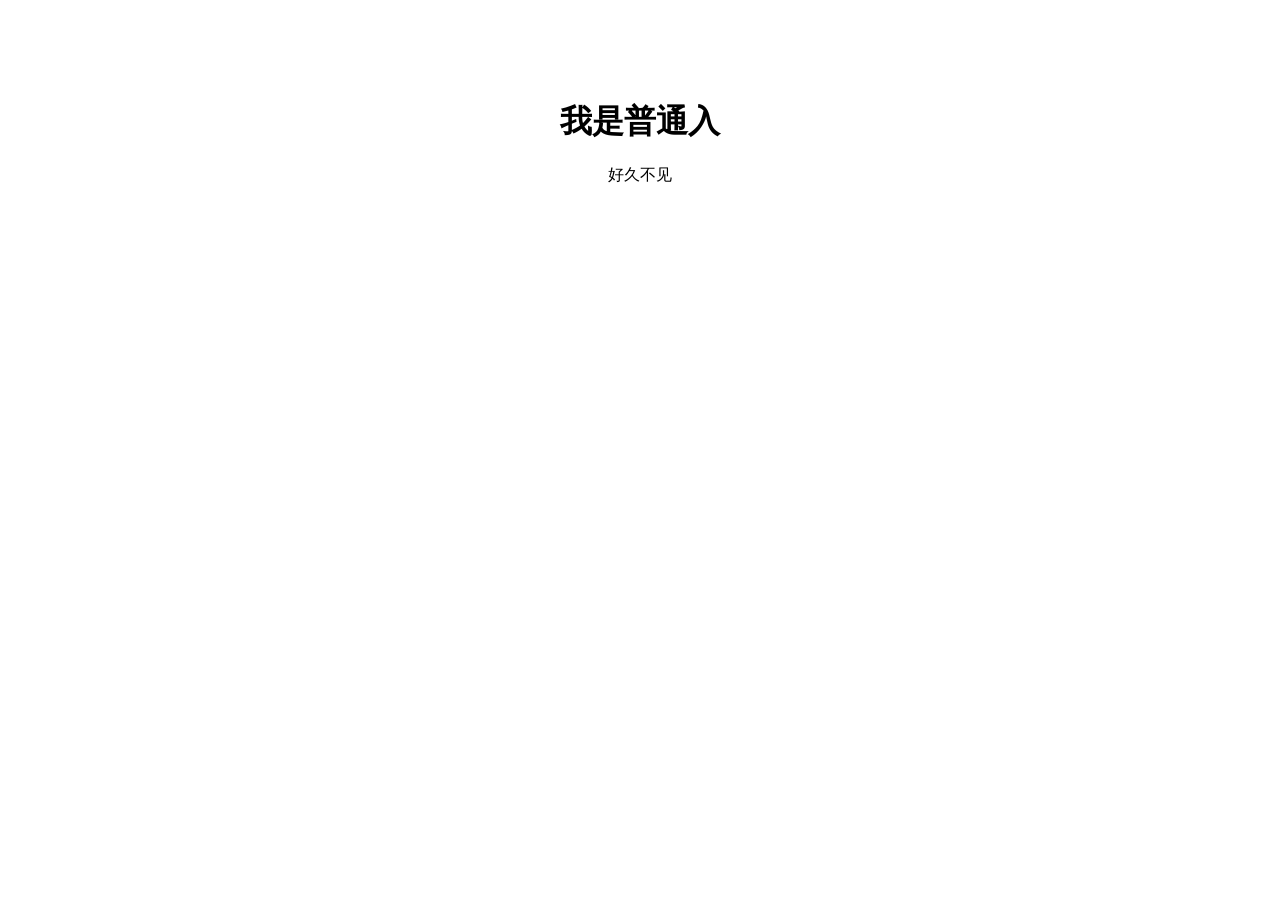
==== index.html @ b783c602 "修改博客首页文字" ====
<!DOCTYPE html>
<html lang="zh-CN">
<head>
    <meta charset="UTF-8">
    <title>普通入 </title>
    <style>
        body {
            font-family: system-ui;
            text-align:center;
            margin-top:100px;
        }
    </style>
</head>
<body>
    <h1>我是普通入</h1>
    <p>好久不见</p>
</body>
</html>
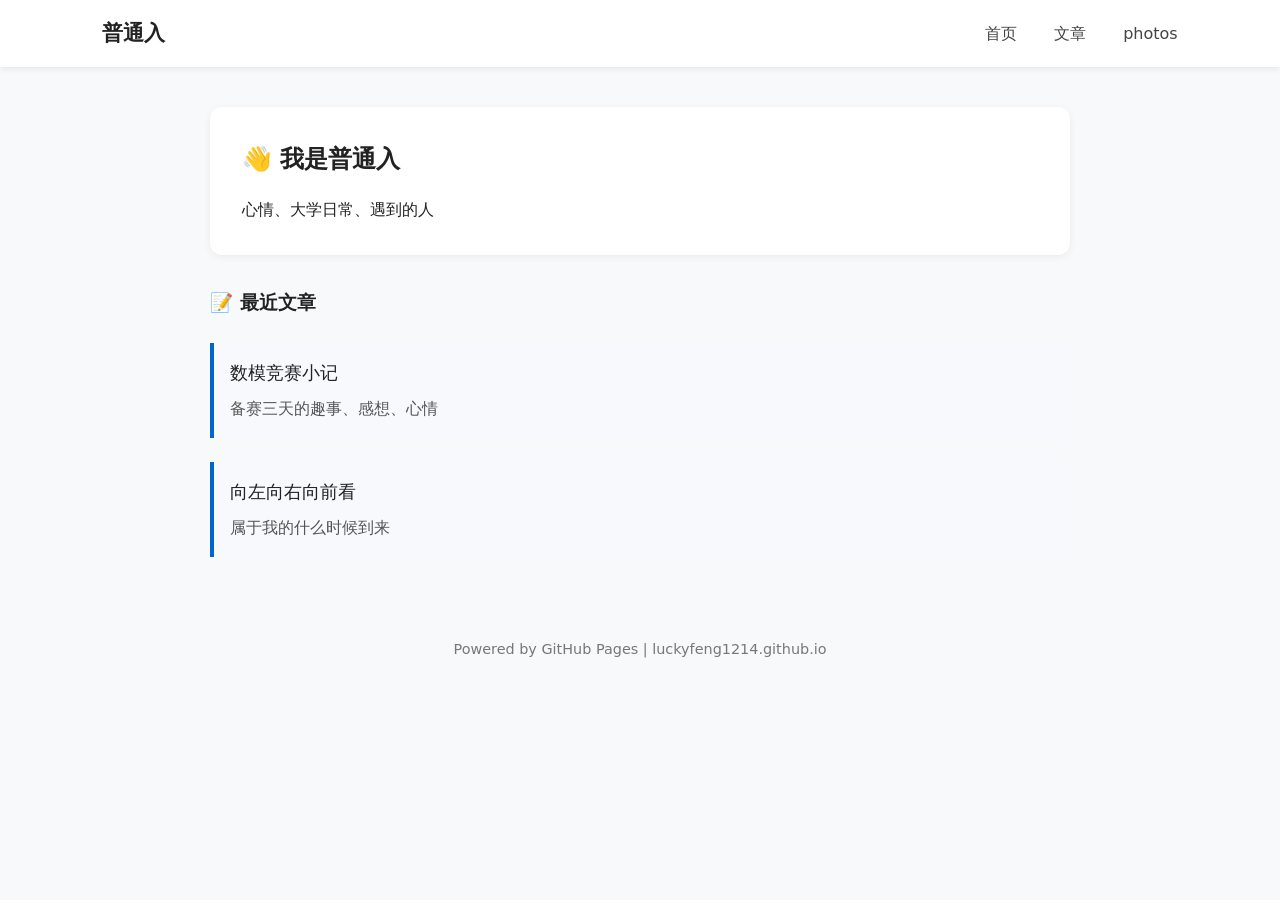
==== commit 59ec7916: "更换简约博客模板，增加导航栏和文章列表" ====
--- a/index.html
+++ b/index.html
@@ -2,17 +2,109 @@
 <html lang="zh-CN">
 <head>
     <meta charset="UTF-8">
-    <title>普通入 </title>
+    <meta name="viewport" content="width=device-width, initial-scale=1.0">
+    <title>普通入</title>
     <style>
+        * {
+            margin: 0;
+            padding: 0;
+            box-sizing: border-box;
+        }
         body {
-            font-family: system-ui;
+            font-family: "Microsoft YaHei", system-ui, sans-serif;
+            background-color: #f8f9fa;
+            color: #222;
+            line-height: 1.7;
+        }
+        /* 顶部导航栏 */
+        nav {
+            background: #ffffff;
+            box-shadow: 0 2px 6px rgba(0,0,0,0.08);
+            padding: 1rem 8%;
+            display: flex;
+            justify-content: space-between;
+            align-items: center;
+        }
+        .blog-name {
+            font-size: 1.3rem;
+            font-weight: bold;
+        }
+        .nav-links a {
+            margin-left: 2rem;
+            text-decoration: none;
+            color: #444;
+        }
+        .nav-links a:hover {
+            color: #0066cc;
+        }
+        /* 主体容器 */
+        .container {
+            max-width: 900px;
+            margin: 40px auto;
+            padding: 0 20px;
+        }
+        .intro-card {
+            background: #fff;
+            padding: 32px;
+            border-radius: 12px;
+            box-shadow: 0 2px 8px rgba(0,0,0,0.06);
+        }
+        h2 {
+            margin-bottom: 16px;
+        }
+        .article-item {
+            margin-top:24px;
+            padding:16px;
+            border-left: 4px solid #0066cc;
+            background:#f7f9fc;
+        }
+        .article-item a {
+            font-size:1.1rem;
+            color:#222;
+            text-decoration:none;
+        }
+        .article-item a:hover {
+            color:#0066cc;
+        }
+        footer {
             text-align:center;
-            margin-top:100px;
+            margin-top:60px;
+            padding:20px;
+            color:#777;
+            font-size:0.9rem;
         }
     </style>
 </head>
 <body>
-    <h1>我是普通入</h1>
-    <p>好久不见</p>
+    <!--导航-->
+    <nav>
+        <div class="blog-name">普通入</div>
+        <div class="nav-links">
+            <a href="#">首页</a>
+            <a href="#">文章</a>
+            <a href="#">photos</a>
+        </div>
+    </nav>
+
+    <div class="container">
+        <div class="intro-card">
+            <h2>👋 我是普通入</h2>
+            <p>心情、大学日常、遇到的人</p>
+        </div>
+
+        <h3 style="margin-top:32px;">📝 最近文章</h3>
+        <div class="article-item">
+            <a href="#">数模竞赛小记</a>
+            <p style="margin-top:6px;color:#555">备赛三天的趣事、感想、心情</p>
+        </div>
+        <div class="article-item">
+            <a href="#">向左向右向前看</a>
+            <p style="margin-top:6px;color:#555">属于我的什么时候到来</p>
+        </div>
+    </div>
+
+    <footer>
+        Powered by GitHub Pages | luckyfeng1214.github.io
+    </footer>
 </body>
 </html>
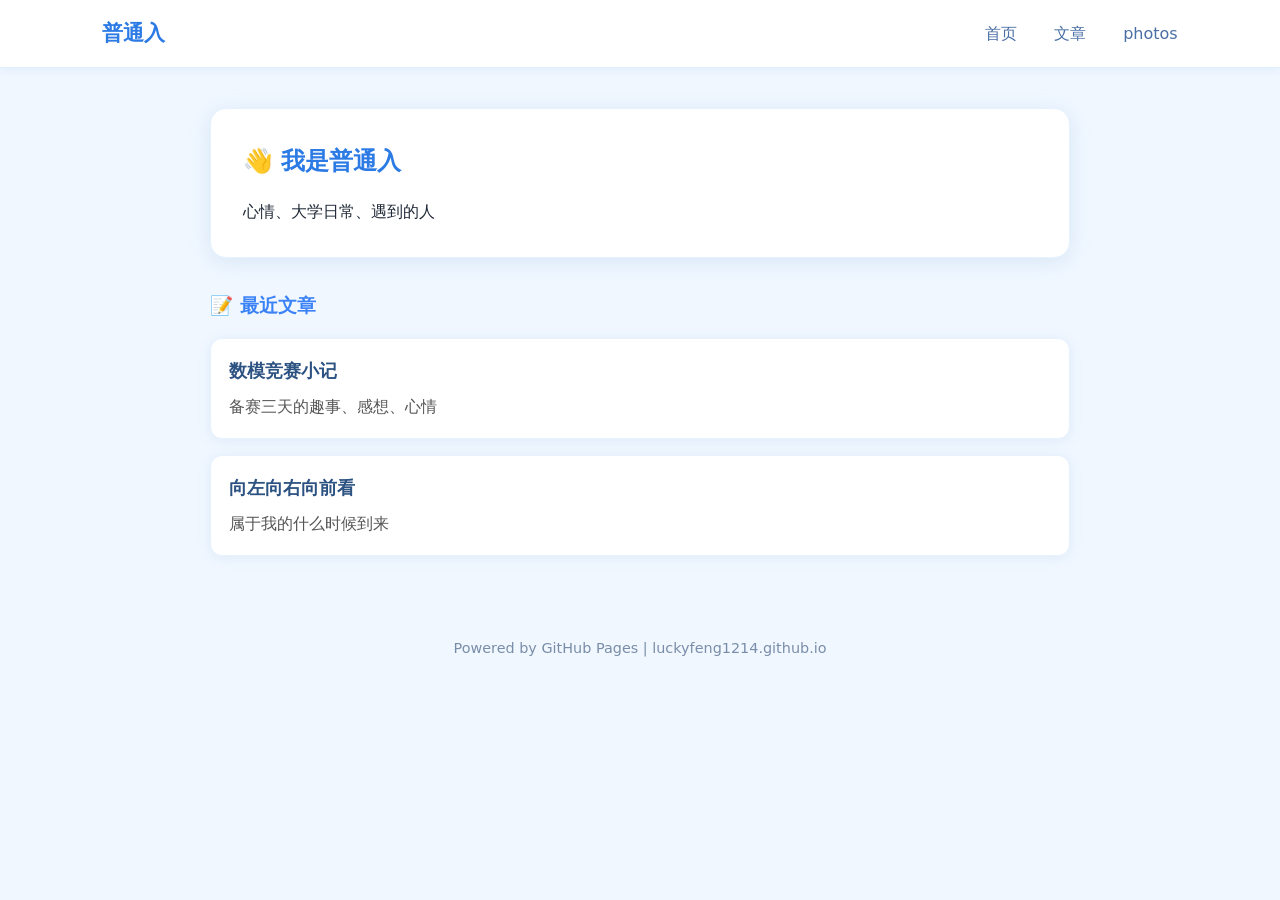
==== commit becc03c1: "改成淡蓝色清爽主题" ====
--- a/index.html
+++ b/index.html
@@ -5,74 +5,103 @@
     <meta name="viewport" content="width=device-width, initial-scale=1.0">
     <title>普通入</title>
     <style>
-        * {
-            margin: 0;
-            padding: 0;
-            box-sizing: border-box;
-        }
-        body {
-            font-family: "Microsoft YaHei", system-ui, sans-serif;
-            background-color: #f8f9fa;
-            color: #222;
-            line-height: 1.7;
-        }
-        /* 顶部导航栏 */
-        nav {
-            background: #ffffff;
-            box-shadow: 0 2px 6px rgba(0,0,0,0.08);
-            padding: 1rem 8%;
-            display: flex;
-            justify-content: space-between;
-            align-items: center;
-        }
-        .blog-name {
-            font-size: 1.3rem;
-            font-weight: bold;
-        }
-        .nav-links a {
-            margin-left: 2rem;
-            text-decoration: none;
-            color: #444;
-        }
-        .nav-links a:hover {
-            color: #0066cc;
-        }
-        /* 主体容器 */
-        .container {
-            max-width: 900px;
-            margin: 40px auto;
-            padding: 0 20px;
-        }
-        .intro-card {
-            background: #fff;
-            padding: 32px;
-            border-radius: 12px;
-            box-shadow: 0 2px 8px rgba(0,0,0,0.06);
-        }
-        h2 {
-            margin-bottom: 16px;
-        }
-        .article-item {
-            margin-top:24px;
-            padding:16px;
-            border-left: 4px solid #0066cc;
-            background:#f7f9fc;
-        }
-        .article-item a {
-            font-size:1.1rem;
-            color:#222;
-            text-decoration:none;
-        }
-        .article-item a:hover {
-            color:#0066cc;
-        }
-        footer {
-            text-align:center;
-            margin-top:60px;
-            padding:20px;
-            color:#777;
-            font-size:0.9rem;
-        }
+       * {
+    margin: 0;
+    padding: 0;
+    box-sizing: border-box;
+}
+
+body {
+    font-family: "Microsoft YaHei", system-ui, sans-serif;
+    background-color: #f0f7ff;
+    color: #1f2937;
+    line-height: 1.7;
+}
+
+nav {
+    background: #ffffff;
+    box-shadow: 0 2px 8px rgba(180, 210, 240, 0.25);
+    padding: 1rem 8%;
+    display: flex;
+    justify-content: space-between;
+    align-items: center;
+    border-bottom: 1px solid #e0f0ff;
+}
+
+.blog-name {
+    font-size: 1.3rem;
+    font-weight: bold;
+    color: #2c7be5;
+}
+
+.nav-links a {
+    margin-left: 2rem;
+    text-decoration: none;
+    color: #4a6fa5;
+}
+
+.nav-links a:hover {
+    color: #2c7be5;
+}
+
+.container {
+    max-width: 900px;
+    margin: 40px auto;
+    padding: 0 20px;
+}
+
+.intro-card {
+    background: #ffffff;
+    padding: 32px;
+    border-radius: 16px;
+    box-shadow: 0 4px 20px rgba(170, 200, 230, 0.35);
+    border: 1px solid #e6f3ff;
+}
+
+h2 {
+    margin-bottom: 16px;
+    color: #2c7be5;
+}
+
+h3 {
+    margin-top: 32px;
+    margin-bottom: 16px;
+    color: #3b82f6;
+}
+
+.article-item {
+    margin-top: 16px;
+    padding: 18px;
+    border-left: 4px solid #7ab6ff;
+    background: #ffffff;
+    border-radius: 12px;
+    box-shadow: 0 2px 12px rgba(170, 200, 230, 0.25);
+    border: 1px solid #e6f3ff;
+}
+
+.article-item a {
+    font-size: 1.1rem;
+    color: #2c5282;
+    text-decoration: none;
+    font-weight: 600;
+}
+
+.article-item a:hover {
+    color: #2c7be5;
+}
+
+.article-item p {
+    margin-top: 6px;
+    color: #64748b;
+}
+
+footer {
+    text-align: center;
+    margin-top: 60px;
+    padding: 20px;
+    color: #7a8da8;
+    font-size: 0.9rem;
+}
     </style>
 </head>
 <body>
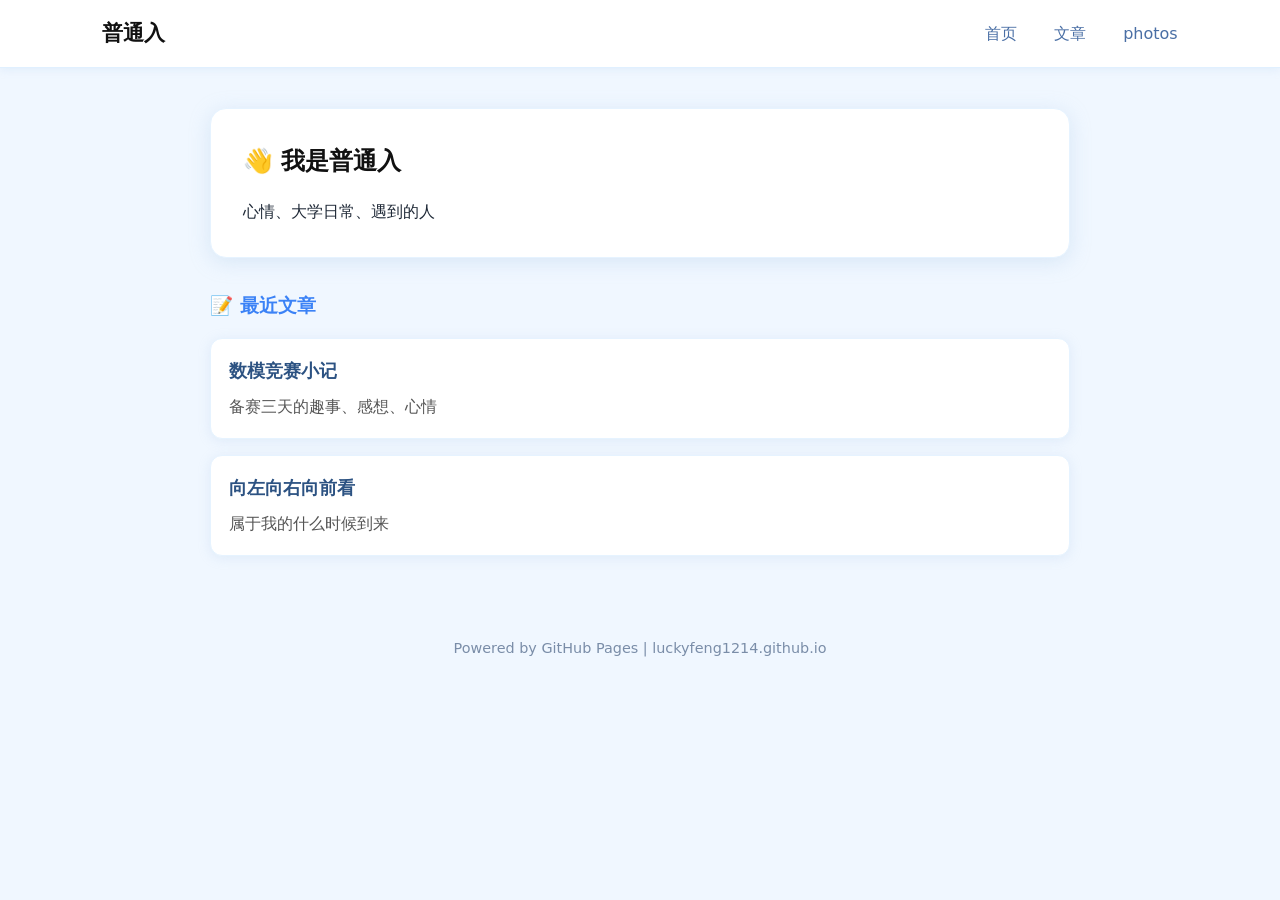
==== commit 8c700ead: "博客标题文字改成黑色" ====
--- a/index.html
+++ b/index.html
@@ -31,9 +31,8 @@
 .blog-name {
     font-size: 1.3rem;
     font-weight: bold;
-    color: #2c7be5;
+    color: #111111;
 }
-
 .nav-links a {
     margin-left: 2rem;
     text-decoration: none;
@@ -60,7 +59,7 @@
 
 h2 {
     margin-bottom: 16px;
-    color: #2c7be5;
+    color: #111111;
 }
 
 h3 {
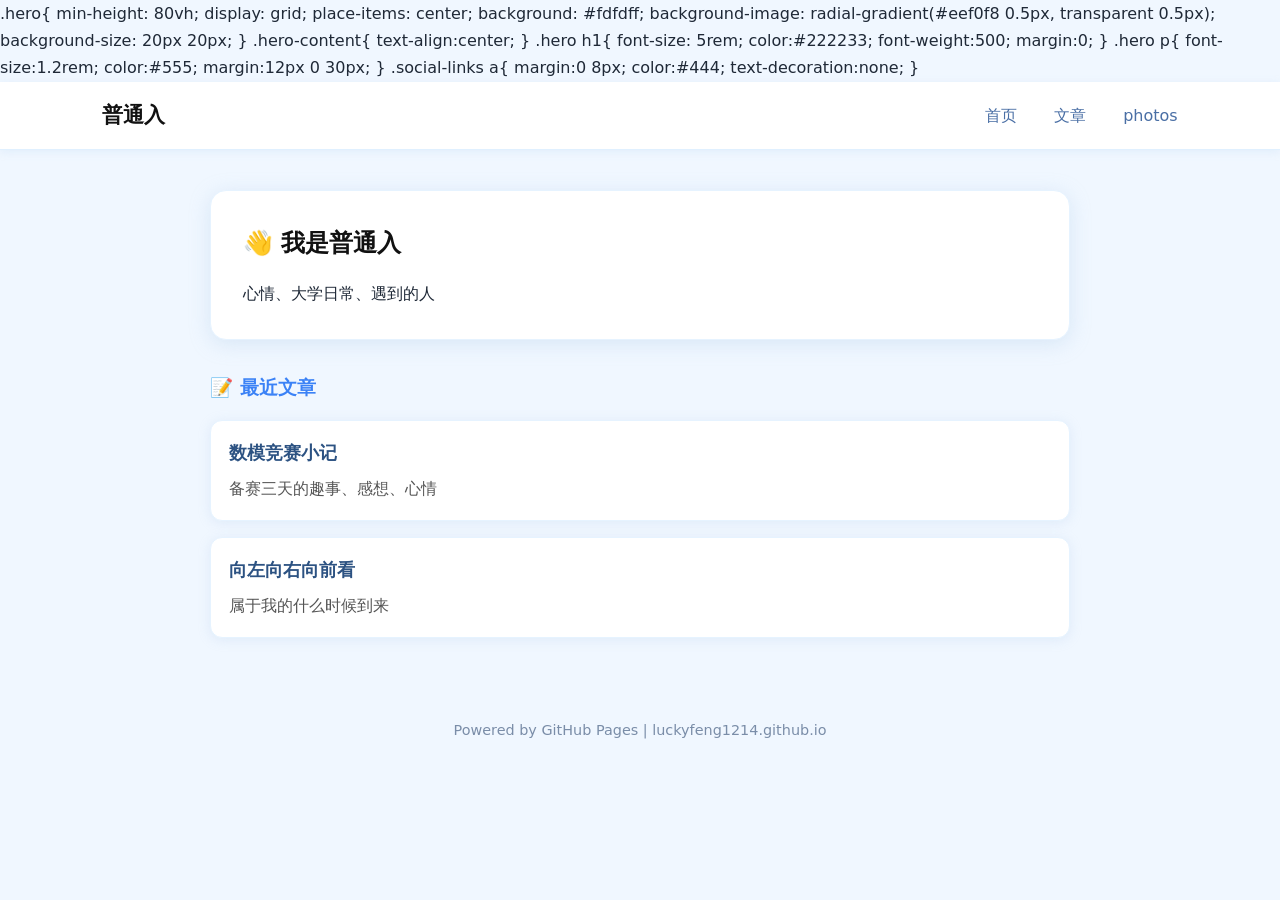
==== commit aa6a58ca: "新增首页全屏封面标题" ====
--- a/index.html
+++ b/index.html
@@ -27,7 +27,6 @@
     align-items: center;
     border-bottom: 1px solid #e0f0ff;
 }
-
 .blog-name {
     font-size: 1.3rem;
     font-weight: bold;
@@ -101,7 +100,84 @@
     color: #7a8da8;
     font-size: 0.9rem;
 }
+.article-item{
+  transition: all 0.25s ease;
+}
+.article-item:hover{
+  transform: translateY(-4px);
+  box-shadow: 0 8px 20px rgba(180,210,240,0.25);
+}
+.nav-links a{
+  transition: color 0.2s;
+}
+.nav-links a:hover{
+  color:#3478d8;
+}
+body{
+  animation: fadeIn 0.6s;
+}
+@keyframes fadeIn{
+  from{opacity:0;}
+  to{opacity:1;}
+}
+.article-item a:hover{
+  text-decoration: underline;
+}
+.hero{
+    min-height: 80vh; /* 占屏幕高度80% */
+    display: grid;
+    place-items: center; /* 文字水平+垂直居中 */
+    background: #fdfdff;
+    background-image: radial-gradient(#eef0f8 0.5px, transparent 0.5px);
+    background-size: 20px 20px; /*淡淡的网点背景，和截图一致 */
+}
+.hero-content{
+    text-align:center;
+}
+.hero h1{
+    font-size: 5rem;
+    color:#222233;
+    font-weight:500;
+    margin:0;
+}
+.hero p{
+    font-size:1.2rem;
+    color:#555;
+    margin:12px 0 30px;
+}
+.social-links a{
+    margin:0 8px;
+    color:#444;
+    text-decoration:none;
+}
     </style>
+.hero{
+    min-height: 80vh;
+    display: grid;
+    place-items: center;
+    background: #fdfdff;
+    background-image: radial-gradient(#eef0f8 0.5px, transparent 0.5px);
+    background-size: 20px 20px;
+}
+.hero-content{
+    text-align:center;
+}
+.hero h1{
+    font-size: 5rem;
+    color:#222233;
+    font-weight:500;
+    margin:0;
+}
+.hero p{
+    font-size:1.2rem;
+    color:#555;
+    margin:12px 0 30px;
+}
+.social-links a{
+    margin:0 8px;
+    color:#444;
+    text-decoration:none;
+}
 </head>
 <body>
     <!--导航-->
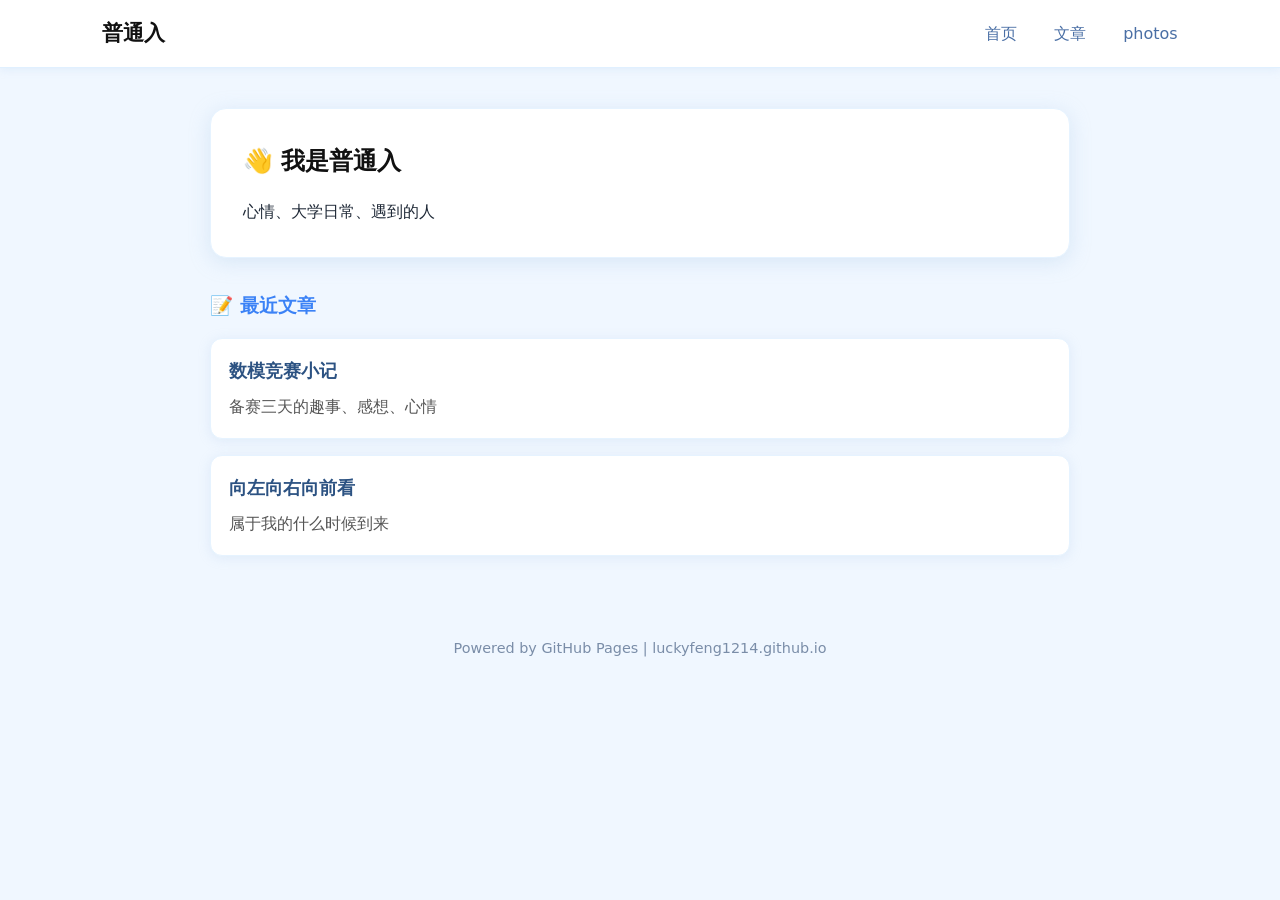
==== commit 53f3f8df: "修复css写到style标签外的bug" ====
--- a/index.html
+++ b/index.html
@@ -150,7 +150,6 @@
     color:#444;
     text-decoration:none;
 }
-    </style>
 .hero{
     min-height: 80vh;
     display: grid;
@@ -178,6 +177,8 @@
     color:#444;
     text-decoration:none;
 }
+    </style>
+
 </head>
 <body>
     <!--导航-->
